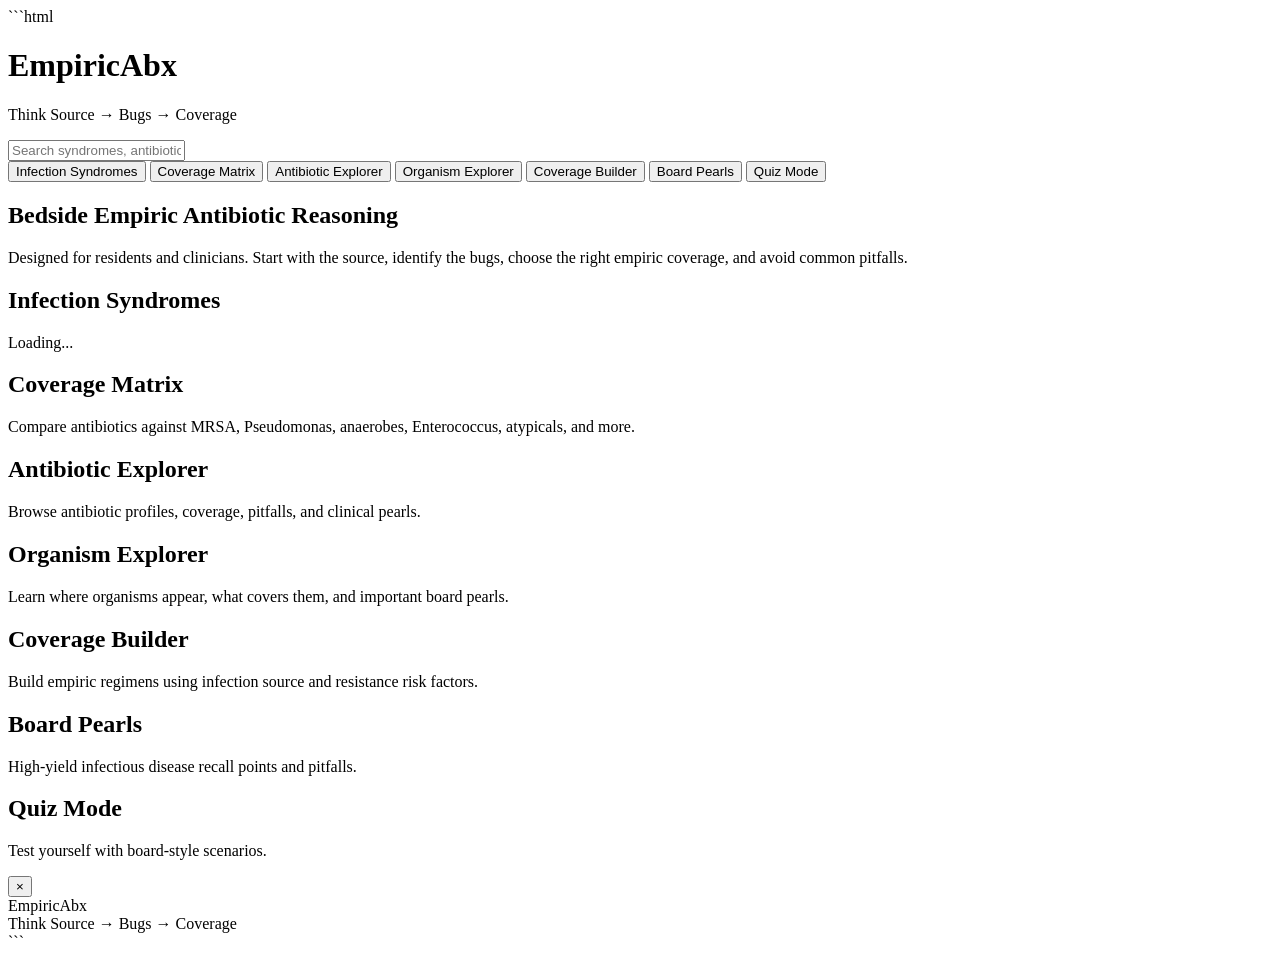
==== index.html @ 1da92c02 "Add initial HTML structure for EmpiricAbx app This file contains the complete HTML structure for the" ====
```html
<!DOCTYPE html>
<html lang="en">
<head>
    <meta charset="UTF-8">
    <meta name="viewport" content="width=device-width, initial-scale=1.0">
    <title>EmpiricAbx | Bedside Empiric Antibiotic Reasoning</title>

    <meta name="description"
          content="EmpiricAbx - Think Source → Bugs → Coverage. A bedside empiric antibiotic reasoning tool for residents and clinicians.">

    <link rel="stylesheet" href="css/styles.css">
</head>

<body>

<header class="topbar">
    <div class="logo-section">
        <h1>EmpiricAbx</h1>
        <p>Think Source → Bugs → Coverage</p>
    </div>

    <div class="search-wrapper">
        <input
            type="text"
            id="globalSearch"
            placeholder="Search syndromes, antibiotics, organisms..."
            autocomplete="off">

        <div id="searchResults" class="search-results hidden"></div>
    </div>
</header>

<nav class="main-nav">
    <button class="nav-btn active" data-view="home">
        Infection Syndromes
    </button>

    <button class="nav-btn" data-view="coverage">
        Coverage Matrix
    </button>

    <button class="nav-btn" data-view="antibiotics">
        Antibiotic Explorer
    </button>

    <button class="nav-btn" data-view="organisms">
        Organism Explorer
    </button>

    <button class="nav-btn" data-view="builder">
        Coverage Builder
    </button>

    <button class="nav-btn" data-view="pearls">
        Board Pearls
    </button>

    <button class="nav-btn" data-view="quiz">
        Quiz Mode
    </button>
</nav>

<main>

    <!-- HOME -->
    <section id="homeView" class="view active-view">

        <section class="hero">

            <h2>
                Bedside Empiric Antibiotic Reasoning
            </h2>

            <p>
                Designed for residents and clinicians.
                Start with the source, identify the bugs,
                choose the right empiric coverage,
                and avoid common pitfalls.
            </p>

        </section>

        <section>

            <div class="section-header">
                <h2>Infection Syndromes</h2>

                <span id="syndromeCount">
                    Loading...
                </span>
            </div>

            <div id="syndromeGrid" class="card-grid">

                <!-- JS inserts cards -->

            </div>

        </section>

    </section>


    <!-- COVERAGE MATRIX -->
    <section id="coverageView" class="view">

        <div class="placeholder">

            <h2>Coverage Matrix</h2>

            <p>
                Compare antibiotics against MRSA,
                Pseudomonas, anaerobes,
                Enterococcus, atypicals,
                and more.
            </p>

        </div>

    </section>


    <!-- ANTIBIOTICS -->
    <section id="antibioticsView" class="view">

        <div class="placeholder">

            <h2>Antibiotic Explorer</h2>

            <p>
                Browse antibiotic profiles,
                coverage, pitfalls,
                and clinical pearls.
            </p>

            <div id="antibioticContainer"></div>

        </div>

    </section>


    <!-- ORGANISMS -->
    <section id="organismsView" class="view">

        <div class="placeholder">

            <h2>Organism Explorer</h2>

            <p>
                Learn where organisms appear,
                what covers them,
                and important board pearls.
            </p>

            <div id="organismContainer"></div>

        </div>

    </section>


    <!-- BUILDER -->
    <section id="builderView" class="view">

        <div class="placeholder">

            <h2>Coverage Builder</h2>

            <p>
                Build empiric regimens
                using infection source
                and resistance risk factors.
            </p>

        </div>

    </section>


    <!-- PEARLS -->
    <section id="pearlsView" class="view">

        <div class="placeholder">

            <h2>Board Pearls</h2>

            <p>
                High-yield infectious disease
                recall points and pitfalls.
            </p>

        </div>

    </section>


    <!-- QUIZ -->
    <section id="quizView" class="view">

        <div class="placeholder">

            <h2>Quiz Mode</h2>

            <p>
                Test yourself with
                board-style scenarios.
            </p>

        </div>

    </section>

</main>


<!-- MODAL -->
<div id="modalOverlay" class="modal-overlay hidden">

    <div class="modal">

        <button
            id="closeModal"
            class="modal-close"
            aria-label="Close">

            ×

        </button>

        <div id="modalContent">

            <!-- Syndrome details inserted here -->

        </div>

    </div>

</div>


<footer>

    <div>

        EmpiricAbx

    </div>

    <div>

        Think Source → Bugs → Coverage

    </div>

</footer>


<script src="js/app.js"></script>

</body>
</html>
```
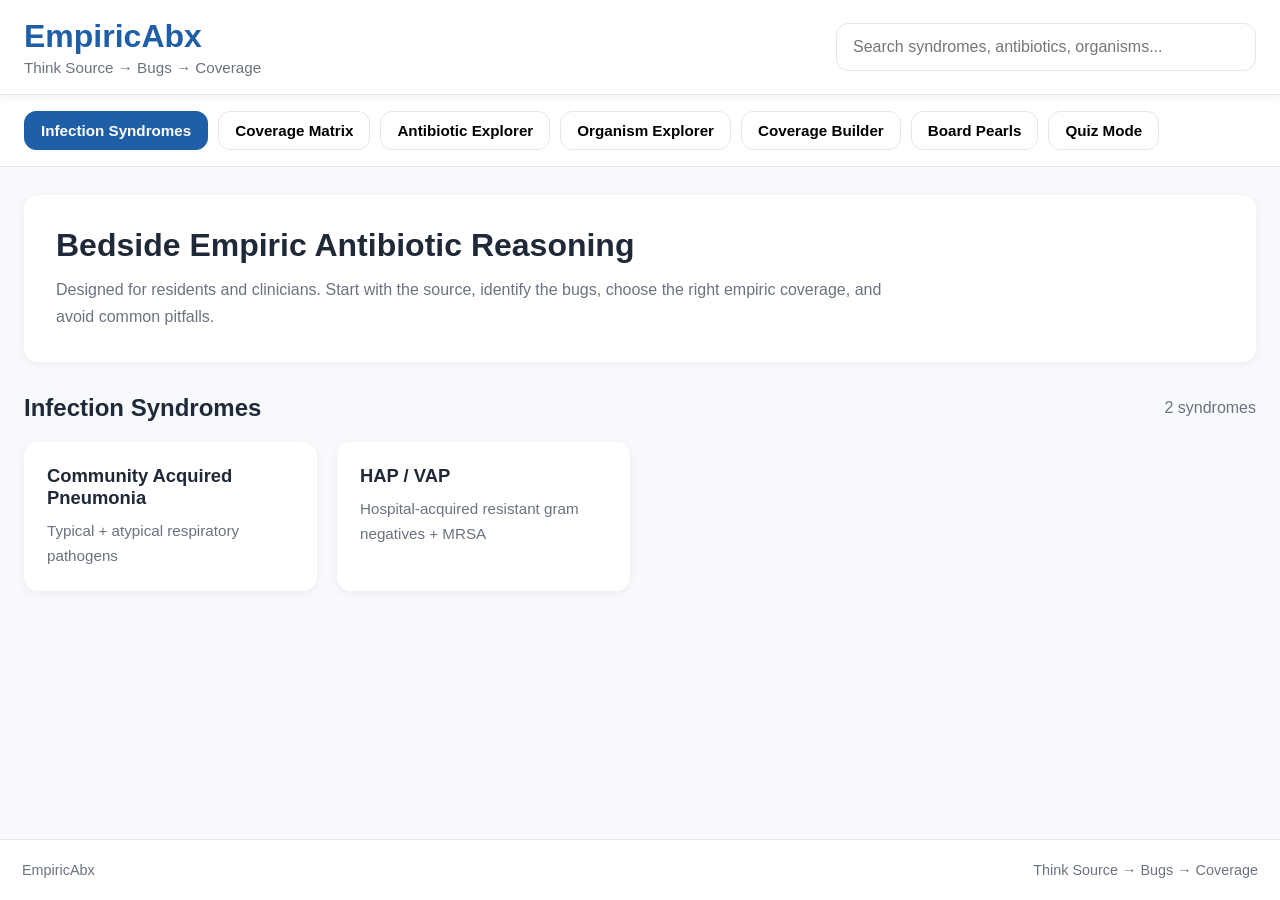
==== commit 52c41ca6: "Update index.html" ====
--- a/index.html
+++ b/index.html
@@ -1,4 +1,3 @@
-```html
 <!DOCTYPE html>
 <html lang="en">
 <head>
@@ -257,8 +256,7 @@
 </footer>
 
 
-<script src="js/app.js"></script>
+<script src="js/app.js" defer></script>
 
 </body>
 </html>
-```
--- a/css/styles.css
+++ b/css/styles.css
@@ -0,0 +1,1123 @@
+/* ===================================================
+   EmpiricAbx
+   styles.css
+   Modern Medical Dashboard Theme
+=================================================== */
+
+:root {
+    --primary: #1e5fa8;
+    --primary-dark: #164d89;
+    --primary-light: #eaf3fc;
+
+    --success: #2f855a;
+    --warning: #c05621;
+    --danger: #c53030;
+
+    --text: #1f2937;
+    --text-light: #6b7280;
+
+    --background: #f7f9fc;
+    --surface: #ffffff;
+    --border: #e5e7eb;
+
+    --shadow-sm: 0 2px 8px rgba(0,0,0,0.06);
+    --shadow-md: 0 6px 18px rgba(0,0,0,0.08);
+
+    --radius: 14px;
+
+    --transition: 0.2s ease;
+}
+
+/* ========================
+   Base
+======================== */
+
+* {
+    box-sizing: border-box;
+    margin: 0;
+    padding: 0;
+}
+
+html {
+    scroll-behavior: smooth;
+}
+
+body {
+    font-family:
+        -apple-system,
+        BlinkMacSystemFont,
+        "Segoe UI",
+        Roboto,
+        Helvetica,
+        Arial,
+        sans-serif;
+
+    background: var(--background);
+    color: var(--text);
+
+    min-height: 100vh;
+
+    display: flex;
+    flex-direction: column;
+}
+
+/* ========================
+   Header
+======================== */
+
+.topbar {
+    position: sticky;
+    top: 0;
+
+    z-index: 100;
+
+    background: var(--surface);
+
+    border-bottom: 1px solid var(--border);
+
+    padding: 18px 24px;
+
+    display: flex;
+    flex-wrap: wrap;
+    gap: 18px;
+
+    justify-content: space-between;
+    align-items: center;
+
+    box-shadow: var(--shadow-sm);
+}
+
+.logo-section h1 {
+    color: var(--primary);
+
+    font-size: 2rem;
+    font-weight: 700;
+}
+
+.logo-section p {
+    color: var(--text-light);
+
+    margin-top: 4px;
+
+    font-size: 0.95rem;
+}
+
+/* ========================
+   Search
+======================== */
+
+.search-wrapper {
+    position: relative;
+
+    width: 420px;
+    max-width: 100%;
+}
+
+#globalSearch {
+    width: 100%;
+
+    padding: 14px 16px;
+
+    border-radius: 12px;
+
+    border: 1px solid var(--border);
+
+    background: white;
+
+    font-size: 1rem;
+
+    outline: none;
+
+    transition: var(--transition);
+}
+
+#globalSearch:focus {
+    border-color: var(--primary);
+
+    box-shadow: 0 0 0 4px rgba(30,95,168,0.12);
+}
+
+.search-results {
+    position: absolute;
+
+    top: calc(100% + 8px);
+
+    width: 100%;
+
+    background: white;
+
+    border-radius: var(--radius);
+
+    border: 1px solid var(--border);
+
+    box-shadow: var(--shadow-md);
+
+    overflow: hidden;
+
+    max-height: 320px;
+
+    overflow-y: auto;
+}
+
+.search-item {
+    padding: 14px 16px;
+
+    cursor: pointer;
+
+    transition: var(--transition);
+
+    border-bottom: 1px solid var(--border);
+}
+
+.search-item:hover {
+    background: var(--primary-light);
+}
+
+.hidden {
+    display: none !important;
+}
+
+/* ========================
+   Navigation
+======================== */
+
+.main-nav {
+    background: white;
+
+    display: flex;
+    flex-wrap: wrap;
+    gap: 10px;
+
+    padding: 16px 24px;
+
+    border-bottom: 1px solid var(--border);
+}
+
+.nav-btn {
+    background: white;
+
+    border: 1px solid var(--border);
+
+    border-radius: 12px;
+
+    padding: 10px 16px;
+
+    cursor: pointer;
+
+    font-size: 0.95rem;
+    font-weight: 600;
+
+    transition: var(--transition);
+}
+
+.nav-btn:hover {
+    background: var(--primary-light);
+}
+
+.nav-btn.active {
+    background: var(--primary);
+
+    color: white;
+
+    border-color: var(--primary);
+}
+
+/* ========================
+   Main
+======================== */
+
+main {
+    flex: 1;
+
+    width: 100%;
+    max-width: 1400px;
+
+    margin: auto;
+
+    padding: 28px 24px 48px;
+}
+
+/* ========================
+   Views
+======================== */
+
+.view {
+    display: none;
+}
+
+.active-view {
+    display: block;
+}
+
+/* ========================
+   Hero
+======================== */
+
+.hero {
+    background: white;
+
+    padding: 32px;
+
+    border-radius: var(--radius);
+
+    box-shadow: var(--shadow-sm);
+
+    margin-bottom: 32px;
+}
+
+.hero h2 {
+    font-size: 2rem;
+
+    margin-bottom: 12px;
+}
+
+.hero p {
+    color: var(--text-light);
+
+    line-height: 1.7;
+
+    max-width: 850px;
+}
+
+/* ========================
+   Section Header
+======================== */
+
+.section-header {
+    display: flex;
+
+    justify-content: space-between;
+    align-items: center;
+
+    margin-bottom: 20px;
+}
+
+.section-header h2 {
+    font-size: 1.5rem;
+}
+
+#syndromeCount {
+    color: var(--text-light);
+}
+
+/* ========================
+   Cards
+======================== */
+
+.card-grid {
+    display: grid;
+
+    grid-template-columns:
+        repeat(auto-fill, minmax(240px, 1fr));
+
+    gap: 20px;
+}
+
+.card {
+    background: white;
+
+    border-radius: var(--radius);
+
+    padding: 22px;
+
+    box-shadow: var(--shadow-sm);
+
+    cursor: pointer;
+
+    transition: var(--transition);
+
+    border: 1px solid transparent;
+}
+
+.card:hover {
+    transform: translateY(-4px);
+
+    box-shadow: var(--shadow-md);
+
+    border-color: var(--primary-light);
+}
+
+.card-title {
+    font-size: 1.15rem;
+    font-weight: 700;
+
+    margin-bottom: 10px;
+}
+
+.card-description {
+    color: var(--text-light);
+
+    line-height: 1.6;
+
+    font-size: 0.95rem;
+}
+
+/* ========================
+   Placeholder Sections
+======================== */
+
+.placeholder {
+    background: white;
+
+    padding: 32px;
+
+    border-radius: var(--radius);
+
+    box-shadow: var(--shadow-sm);
+}
+
+.placeholder h2 {
+    margin-bottom: 14px;
+}
+
+.placeholder p {
+    color: var(--text-light);
+
+    line-height: 1.7;
+}
+
+/* ========================
+   Modal
+======================== */
+
+.modal-overlay {
+    position: fixed;
+
+    inset: 0;
+
+    background: rgba(0,0,0,0.5);
+
+    display: flex;
+
+    justify-content: center;
+    align-items: center;
+
+    padding: 20px;
+
+    z-index: 500;
+}
+
+.modal {
+    background: white;
+
+    width: 100%;
+    max-width: 900px;
+
+    max-height: 90vh;
+
+    overflow-y: auto;
+
+    border-radius: 18px;
+
+    box-shadow: var(--shadow-md);
+
+    padding: 28px;
+
+    position: relative;
+}
+
+.modal-close {
+    position: absolute;
+
+    top: 16px;
+    right: 16px;
+
+    border: none;
+
+    background: transparent;
+
+    font-size: 2rem;
+
+    cursor: pointer;
+
+    color: var(--text-light);
+}
+
+.modal-close:hover {
+    color: var(--danger);
+}
+
+/* ========================
+   Accordion
+======================== */
+
+.accordion {
+    border: 1px solid var(--border);
+
+    border-radius: 12px;
+
+    overflow: hidden;
+
+    margin-bottom: 14px;
+}
+
+.accordion-header {
+    background: #fafafa;
+
+    padding: 16px 18px;
+
+    cursor: pointer;
+
+    font-weight: 600;
+
+    display: flex;
+
+    justify-content: space-between;
+    align-items: center;
+}
+
+.accordion-content {
+    display: none;
+
+    padding: 18px;
+
+    line-height: 1.7;
+}
+
+.accordion.open .accordion-content {
+    display: block;
+}
+
+/* ========================
+   Badges
+======================== */
+
+.badge {
+    display: inline-block;
+
+    padding: 4px 10px;
+
+    border-radius: 999px;
+
+    font-size: 0.8rem;
+
+    font-weight: 600;
+
+    margin-right: 6px;
+    margin-bottom: 6px;
+}
+
+.badge-gp {
+    background: #e8f2ff;
+    color: #1e5fa8;
+}
+
+.badge-gn {
+    background: #edfdf4;
+    color: #2f855a;
+}
+
+.badge-anaerobe {
+    background: #fff4e5;
+    color: #c05621;
+}
+
+.badge-warning {
+    background: #ffe5e5;
+    color: #c53030;
+}
+
+/* ========================
+   Alerts / Pearls
+======================== */
+
+.alert {
+    padding: 16px;
+
+    border-radius: 12px;
+
+    margin-top: 12px;
+}
+
+.alert-warning {
+    background: #fff7e6;
+
+    border-left: 4px solid var(--warning);
+}
+
+.alert-danger {
+    background: #fff0f0;
+
+    border-left: 4px solid var(--danger);
+}
+
+.alert-info {
+    background: var(--primary-light);
+
+    border-left: 4px solid var(--primary);
+}
+
+/* ========================
+   Footer
+======================== */
+
+footer {
+    margin-top: auto;
+
+    padding: 22px;
+
+    background: white;
+
+    border-top: 1px solid var(--border);
+
+    display: flex;
+
+    justify-content: space-between;
+    flex-wrap: wrap;
+
+    gap: 10px;
+
+    color: var(--text-light);
+
+    font-size: 0.9rem;
+}
+
+/* ========================
+   Responsive
+======================== */
+
+@media (max-width: 768px) {
+
+    .topbar {
+        flex-direction: column;
+        align-items: stretch;
+    }
+
+    .main-nav {
+        overflow-x: auto;
+
+        flex-wrap: nowrap;
+    }
+
+    .nav-btn {
+        white-space: nowrap;
+    }
+
+    .hero {
+        padding: 24px;
+    }
+
+    .hero h2 {
+        font-size: 1.6rem;
+    }
+
+    .modal {
+        padding: 22px;
+    }
+
+    footer {
+        flex-direction: column;
+        text-align: center;
+    }
+}
+
+/* ===================================================
+   EmpiricAbx Extended Components
+   Add BELOW existing CSS
+=================================================== */
+
+/* ========================
+   Modal Content
+======================== */
+
+#modalContent h2 {
+    margin-bottom: 24px;
+    color: var(--primary);
+}
+
+.modal-section {
+    margin-bottom: 28px;
+}
+
+.modal-section h3 {
+    margin-bottom: 12px;
+    color: var(--primary);
+    font-size: 1.1rem;
+}
+
+.modal-list {
+    padding-left: 20px;
+}
+
+.modal-list li {
+    margin-bottom: 8px;
+    line-height: 1.6;
+}
+
+/* ========================
+   Pills / Tags
+======================== */
+
+.pill {
+    display: inline-flex;
+    align-items: center;
+
+    padding: 6px 12px;
+
+    border-radius: 999px;
+
+    font-size: 0.85rem;
+    font-weight: 600;
+
+    margin-right: 8px;
+    margin-bottom: 8px;
+}
+
+.pill-mrsa {
+    background: #ffe5e5;
+    color: #c53030;
+}
+
+.pill-pseudomonas {
+    background: #edfdf4;
+    color: #2f855a;
+}
+
+.pill-anaerobe {
+    background: #fff4e5;
+    color: #c05621;
+}
+
+.pill-atypical {
+    background: #f3e8ff;
+    color: #7c3aed;
+}
+
+.pill-enterococcus {
+    background: #e0f2fe;
+    color: #0369a1;
+}
+
+.pill-esbl {
+    background: #fff7ed;
+    color: #c2410c;
+}
+
+.pill-icu {
+    background: #fef2f2;
+    color: #991b1b;
+}
+
+/* ========================
+   Syndrome Quick Summary
+======================== */
+
+.rapid-recall {
+    background: var(--primary-light);
+
+    border-left: 4px solid var(--primary);
+
+    padding: 16px;
+
+    border-radius: 12px;
+
+    margin-top: 12px;
+
+    line-height: 1.7;
+}
+
+/* ========================
+   Antibiotic Explorer
+======================== */
+
+.antibiotic-grid {
+    display: grid;
+
+    grid-template-columns:
+        repeat(auto-fill, minmax(280px, 1fr));
+
+    gap: 20px;
+
+    margin-top: 20px;
+}
+
+.antibiotic-card {
+    background: white;
+
+    border-radius: var(--radius);
+
+    padding: 20px;
+
+    box-shadow: var(--shadow-sm);
+
+    transition: var(--transition);
+
+    border: 1px solid var(--border);
+}
+
+.antibiotic-card:hover {
+    transform: translateY(-3px);
+
+    box-shadow: var(--shadow-md);
+}
+
+.antibiotic-card h3 {
+    margin-bottom: 12px;
+
+    color: var(--primary);
+}
+
+.coverage-row {
+    margin-bottom: 8px;
+}
+
+.coverage-yes {
+    color: var(--success);
+    font-weight: 700;
+}
+
+.coverage-no {
+    color: var(--danger);
+    font-weight: 700;
+}
+
+/* ========================
+   Organism Explorer
+======================== */
+
+.organism-grid {
+    display: grid;
+
+    grid-template-columns:
+        repeat(auto-fill, minmax(280px, 1fr));
+
+    gap: 20px;
+
+    margin-top: 20px;
+}
+
+.organism-card {
+    background: white;
+
+    border-radius: var(--radius);
+
+    padding: 20px;
+
+    box-shadow: var(--shadow-sm);
+
+    border: 1px solid var(--border);
+
+    transition: var(--transition);
+}
+
+.organism-card:hover {
+    transform: translateY(-3px);
+
+    box-shadow: var(--shadow-md);
+}
+
+.organism-card h3 {
+    color: var(--primary);
+
+    margin-bottom: 12px;
+}
+
+.organism-section {
+    margin-top: 14px;
+}
+
+.organism-section strong {
+    display: block;
+
+    margin-bottom: 6px;
+}
+
+/* ========================
+   Coverage Matrix
+======================== */
+
+.coverage-table-wrapper {
+    overflow-x: auto;
+
+    margin-top: 20px;
+}
+
+.coverage-table {
+    width: 100%;
+
+    border-collapse: collapse;
+
+    background: white;
+
+    border-radius: var(--radius);
+
+    overflow: hidden;
+
+    box-shadow: var(--shadow-sm);
+}
+
+.coverage-table th {
+    background: var(--primary);
+
+    color: white;
+
+    padding: 14px;
+
+    text-align: center;
+}
+
+.coverage-table td {
+    padding: 14px;
+
+    text-align: center;
+
+    border-top: 1px solid var(--border);
+
+    cursor: pointer;
+
+    transition: var(--transition);
+}
+
+.coverage-table td:hover {
+    background: #f8fafc;
+}
+
+.matrix-yes {
+    color: var(--success);
+
+    font-weight: 700;
+}
+
+.matrix-no {
+    color: var(--danger);
+
+    font-weight: 700;
+}
+
+/* ========================
+   Coverage Builder
+======================== */
+
+.builder-container {
+    background: white;
+
+    border-radius: var(--radius);
+
+    padding: 28px;
+
+    box-shadow: var(--shadow-sm);
+
+    margin-top: 20px;
+}
+
+.builder-section {
+    margin-bottom: 24px;
+}
+
+.builder-section h3 {
+    margin-bottom: 12px;
+}
+
+.checkbox-grid {
+    display: grid;
+
+    grid-template-columns:
+        repeat(auto-fill, minmax(180px, 1fr));
+
+    gap: 12px;
+}
+
+.checkbox-card {
+    border: 1px solid var(--border);
+
+    border-radius: 12px;
+
+    padding: 12px;
+
+    cursor: pointer;
+
+    transition: var(--transition);
+
+    background: white;
+}
+
+.checkbox-card:hover {
+    background: var(--primary-light);
+}
+
+.checkbox-card input {
+    margin-right: 8px;
+}
+
+.builder-result {
+    margin-top: 24px;
+
+    padding: 20px;
+
+    border-radius: 12px;
+
+    background: #f8fafc;
+
+    border: 1px solid var(--border);
+}
+
+.regimen {
+    font-size: 1.2rem;
+    font-weight: 700;
+
+    margin-bottom: 12px;
+}
+
+.reasoning-list {
+    padding-left: 18px;
+}
+
+.reasoning-list li {
+    margin-bottom: 8px;
+}
+
+/* ========================
+   Board Pearls
+======================== */
+
+.pearl-card {
+    background: white;
+
+    border-left: 4px solid var(--primary);
+
+    border-radius: 12px;
+
+    padding: 18px;
+
+    margin-bottom: 16px;
+
+    box-shadow: var(--shadow-sm);
+}
+
+.pearl-card:hover {
+    box-shadow: var(--shadow-md);
+}
+
+/* ========================
+   Quiz Mode
+======================== */
+
+.quiz-card {
+    background: white;
+
+    border-radius: var(--radius);
+
+    padding: 28px;
+
+    box-shadow: var(--shadow-sm);
+}
+
+.quiz-question {
+    font-size: 1.15rem;
+
+    font-weight: 600;
+
+    margin-bottom: 18px;
+}
+
+.quiz-option {
+    display: block;
+
+    width: 100%;
+
+    text-align: left;
+
+    margin-bottom: 10px;
+
+    padding: 14px;
+
+    border-radius: 12px;
+
+    border: 1px solid var(--border);
+
+    background: white;
+
+    cursor: pointer;
+
+    transition: var(--transition);
+}
+
+.quiz-option:hover {
+    background: var(--primary-light);
+}
+
+.quiz-correct {
+    background: #ecfdf5;
+    border-color: #22c55e;
+}
+
+.quiz-incorrect {
+    background: #fef2f2;
+    border-color: #ef4444;
+}
+
+/* ========================
+   Buttons
+======================== */
+
+.btn-primary {
+    background: var(--primary);
+
+    color: white;
+
+    border: none;
+
+    border-radius: 12px;
+
+    padding: 12px 18px;
+
+    cursor: pointer;
+
+    font-weight: 600;
+
+    transition: var(--transition);
+}
+
+.btn-primary:hover {
+    background: var(--primary-dark);
+}
+
+.btn-secondary {
+    background: white;
+
+    color: var(--text);
+
+    border: 1px solid var(--border);
+
+    border-radius: 12px;
+
+    padding: 12px 18px;
+
+    cursor: pointer;
+
+    font-weight: 600;
+
+    transition: var(--transition);
+}
+
+.btn-secondary:hover {
+    background: #f8fafc;
+}
+
+/* ========================
+   Loading State
+======================== */
+
+.loading {
+    text-align: center;
+
+    padding: 40px;
+
+    color: var(--text-light);
+}
+
+/* ========================
+   Empty State
+======================== */
+
+.empty-state {
+    text-align: center;
+
+    padding: 50px 20px;
+
+    color: var(--text-light);
+}
+
+.empty-state h3 {
+    margin-bottom: 10px;
+}
